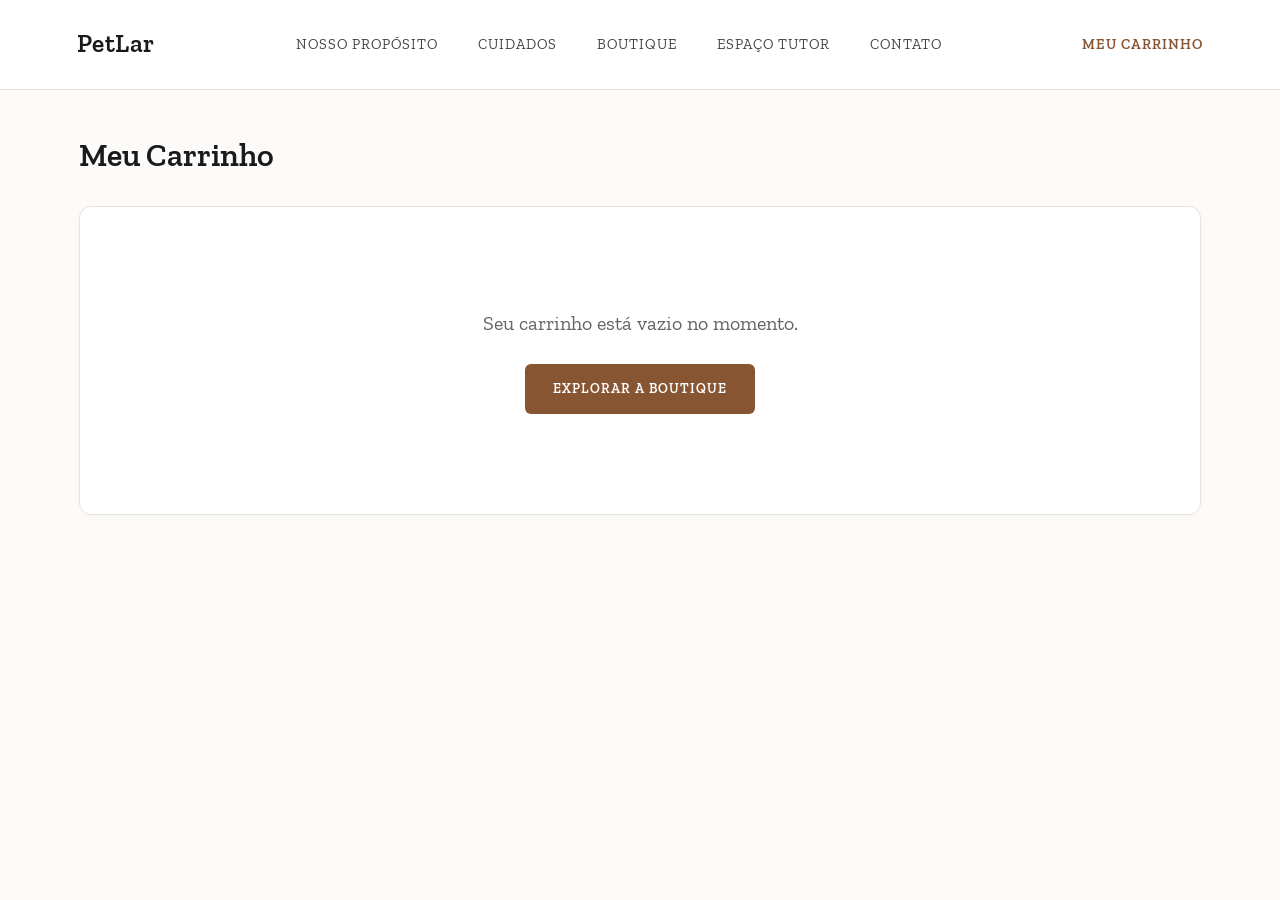
==== carrinho.html @ 1d036806 "Finalização do carrinho" ====
<!DOCTYPE html>
<html lang="pt-br">
<head>
    <meta charset="UTF-8">
    <meta name="viewport" content="width=device-width, initial-scale=1.0">
    <title>Carrinho de Compras | PetLar Sanctuary</title>
    <link rel="icon" type="image/x-icon" href="Carrinho.png">
    <link rel="stylesheet" href="style.css">
    <link href="https://fonts.googleapis.com/css2?family=Zilla+Slab:wght@400;500;600;700&display=swap" rel="stylesheet">
    <style>
        :root {
            --bg-color: #fcfbf9;
            --text-color: #1a1a1a;
            --primary-color: #885533;
            --primary-hover: #6d3f27;
            --border-color: #e6e2dc;
            --card-bg: #ffffff;
            --accent-bg: #f9f7f4;
            --success-color: #2e7d32;
        }

        * {
            box-sizing: border-box;
            margin: 0;
            padding: 0;
        }

        body { 
            font-family: 'Zilla Slab', serif; 
            background: var(--bg-color); 
            color: var(--text-color); 
            line-height: 1.6;
        }

        /* Navbar */
        .navbar { 
            display: flex; 
            justify-content: space-between; 
            align-items: center; 
            padding: 1.5rem 6%; 
            border-bottom: 1px solid var(--border-color); 
            background-color: var(--card-bg); 
            position: sticky;
            top: 0;
            z-index: 1000;
        }
        .logo a { 
            font-size: 1.6rem; 
            font-weight: 600; 
            text-decoration: none; 
            color: var(--text-color); 
            letter-spacing: 0.5px;
        }
        .menu-links { 
            display: flex; 
            gap: 2.5rem; 
        }
        .menu-links a { 
            text-decoration: none; 
            color: #444; 
            font-size: 0.9rem; 
            text-transform: uppercase; 
            letter-spacing: 1px; 
            transition: color 0.3s ease;
        }
        .menu-links a:hover { 
            color: var(--primary-color); 
        }
        .cart-link { 
            text-decoration: none; 
            color: var(--primary-color); 
            font-size: 0.9rem; 
            font-weight: 600; 
            text-transform: uppercase; 
            letter-spacing: 1px; 
        }

        /* Container Principal */
        .container { 
            width: 90%; 
            max-width: 1200px; 
            margin: 40px auto; 
            padding: 0 15px; 
        }

        h1 {
            font-size: 2rem;
            font-weight: 600;
            margin-bottom: 25px;
            color: var(--text-color);
        }

        /* Carrinho Vazio */
        .carrinho-vazio { 
            text-align: center; 
            padding: 100px 20px; 
            background: var(--card-bg);
            border-radius: 12px;
            border: 1px solid var(--border-color);
            box-shadow: 0 4px 12px rgba(0,0,0,0.02);
        }
        .carrinho-vazio p { 
            font-size: 1.25rem; 
            color: #666; 
            margin-bottom: 25px; 
        }
        .carrinho-vazio a {
            display: inline-block;
            padding: 14px 28px;
            background: var(--primary-color);
            color: #fff;
            text-decoration: none;
            border-radius: 6px;
            text-transform: uppercase;
            font-size: 0.85rem;
            letter-spacing: 1px;
            transition: background 0.3s;
            font-weight: 600;
        }
        .carrinho-vazio a:hover { background: var(--primary-hover); }

        /* Grid do Carrinho Layout */
        .carrinho-layout {
            display: grid;
            grid-template-columns: 1fr 400px;
            gap: 35px;
            align-items: start;
        }

        .coluna-principal {
            display: flex;
            flex-direction: column;
            gap: 25px;
        }

        .card-secao {
            background: var(--card-bg);
            padding: 25px;
            border-radius: 12px;
            border: 1px solid var(--border-color);
            box-shadow: 0 2px 8px rgba(0,0,0,0.02);
        }

        .card-secao h3 {
            font-size: 1.15rem;
            margin-bottom: 20px;
            font-weight: 600;
            display: flex;
            align-items: center;
            gap: 10px;
            color: var(--text-color);
        }

        /* Banner Assinatura Recorrente */
        .banner-assinatura {
            background: linear-gradient(135deg, #f7f1eb 0%, #ecdcd0 100%);
            border: 1px solid #d5c3b5;
            padding: 20px;
            border-radius: 12px;
            display: flex;
            justify-content: space-between;
            align-items: center;
            gap: 15px;
        }
        .banner-assinatura p {
            font-size: 0.95rem;
            color: #5c3a21;
            line-height: 1.4;
        }
        .banner-assinatura strong { color: var(--primary-color); }
        .btn-assinar {
            background: var(--primary-color);
            color: #fff;
            border: none;
            padding: 10px 18px;
            border-radius: 6px;
            font-size: 0.8rem;
            text-transform: uppercase;
            cursor: pointer;
            font-weight: 600;
            letter-spacing: 0.5px;
            white-space: nowrap;
            transition: background 0.3s;
        }
        .btn-assinar:hover { background: var(--primary-hover); }

        /* Lista de Produtos com Imagens */
        .item-carrinho { 
            display: flex; 
            align-items: center; 
            padding: 20px 0; 
            border-bottom: 1px solid var(--border-color); 
            gap: 20px;
        }
        .item-carrinho:last-child { border-bottom: none; }

        .produto-img {
            width: 85px;
            height: 85px;
            object-fit: cover;
            border-radius: 8px;
            border: 1px solid var(--border-color);
            background: var(--accent-bg);
        }

        .info-produto { flex: 1; }
        .info-produto h4 { margin: 0 0 6px 0; font-size: 1.05rem; font-weight: 600; }
        .preco-unitario { color: #777; font-size: 0.9rem; }

        .acoes-item {
            display: flex;
            align-items: center;
            gap: 25px;
        }
        .controles { display: flex; align-items: center; gap: 10px; }
        .quantidade-input { 
            width: 55px; 
            padding: 8px; 
            border: 1px solid var(--border-color); 
            border-radius: 6px;
            text-align: center; 
            font-family: inherit;
            background: var(--bg-color);
            font-size: 0.95rem;
        }
        .btn-remover { 
            background: transparent; 
            color: #d9534f; 
            border: none; 
            cursor: pointer; 
            font-size: 0.85rem; 
            text-decoration: underline; 
            font-weight: 500;
        }
        .btn-remover:hover { color: #b52b27; }
        .subtotal { color: var(--text-color); font-weight: 600; font-size: 1.05rem; min-width: 90px; text-align: right; }

        /* Frete e Retirada */
        .frete-box {
            display: flex;
            gap: 12px;
            margin-bottom: 15px;
        }
        .frete-box input {
            flex: 1;
            padding: 12px;
            border: 1px solid var(--border-color);
            border-radius: 6px;
            font-family: inherit;
            background: var(--bg-color);
            font-size: 0.95rem;
        }
        .btn-calcular {
            padding: 12px 20px;
            background: #222;
            color: #fff;
            border: none;
            border-radius: 6px;
            cursor: pointer;
            font-size: 0.85rem;
            text-transform: uppercase;
            font-weight: 600;
            letter-spacing: 0.5px;
            transition: background 0.3s;
        }
        .btn-calcular:hover { background: #444; }

        .opcoes-entrega {
            display: flex;
            flex-direction: column;
            gap: 12px;
            margin-top: 15px;
        }
        .opcao-radio {
            display: flex;
            align-items: center;
            justify-content: space-between;
            padding: 14px 16px;
            border: 1px solid var(--border-color);
            border-radius: 8px;
            cursor: pointer;
            transition: all 0.2s;
            font-size: 0.95rem;
        }
        .opcao-radio:hover { border-color: var(--primary-color); background: var(--accent-bg); }
        .opcao-radio input { accent-color: var(--primary-color); transform: scale(1.1); }

        /* Formas de Pagamento Cards */
        .grid-pagamento {
            display: grid;
            grid-template-columns: repeat(2, 1fr);
            gap: 12px;
            margin-top: 10px;
        }
        .card-pgto {
            border: 1px solid var(--border-color);
            padding: 12px;
            border-radius: 8px;
            background: var(--bg-color);
            font-size: 0.85rem;
            display: flex;
            flex-direction: column;
            gap: 4px;
        }
        .card-pgto strong { color: var(--text-color); font-size: 0.9rem; }

        /* Coluna Lateral: Resumo */
        .resumo-lateral {
            background: var(--card-bg);
            padding: 30px;
            border-radius: 12px;
            border: 1px solid var(--border-color);
            position: sticky;
            top: 100px;
            box-shadow: 0 4px 12px rgba(0,0,0,0.02);
        }
        .resumo-lateral h3 {
            font-size: 1.25rem;
            font-weight: 600;
            margin-bottom: 20px;
        }

        .cupom-container {
            display: flex;
            gap: 10px;
            margin-bottom: 25px;
        }
        .cupom-container input {
            flex: 1;
            padding: 10px;
            border: 1px solid var(--border-color);
            border-radius: 6px;
            font-size: 0.9rem;
            background: var(--bg-color);
        }
        .btn-cupom {
            padding: 10px 16px;
            background: transparent;
            color: var(--primary-color);
            border: 1px solid var(--primary-color);
            border-radius: 6px;
            cursor: pointer;
            font-weight: 600;
            font-size: 0.85rem;
            transition: all 0.3s;
        }
        .btn-cupom:hover { background: rgba(136, 85, 51, 0.08); }

        .linhas-valores {
            display: flex;
            flex-direction: column;
            gap: 12px;
            padding-bottom: 20px;
            border-bottom: 1px solid var(--border-color);
            font-size: 0.95rem;
            color: #555;
        }
        .linha-val {
            display: flex;
            justify-content: space-between;
        }
        .linha-val.frete-gratis {
            color: var(--success-color);
            font-weight: 600;
        }

        .total-geral {
            display: flex;
            justify-content: space-between;
            align-items: center;
            font-size: 1.3rem;
            font-weight: 700;
            color: var(--text-color);
            padding: 20px 0 5px 0;
        }
        .parcelamento-info {
            font-size: 0.85rem;
            color: #666;
            margin-bottom: 25px;
            text-align: right;
        }

        .btn-finalizar {
            width: 100%;
            padding: 16px;
            background: var(--primary-color);
            color: #fff;
            border: none;
            cursor: pointer;
            text-transform: uppercase;
            font-weight: 600;
            font-size: 0.95rem;
            letter-spacing: 1px;
            border-radius: 6px;
            text-align: center;
            transition: background 0.3s;
            box-shadow: 0 4px 10px rgba(136, 85, 51, 0.2);
        }
        .btn-finalizar:hover { background: var(--primary-hover); }

        .acoes-secundarias {
            display: flex;
            justify-content: space-between;
            margin-top: 20px;
            font-size: 0.85rem;
        }
        .acoes-secundarias a {
            color: #666;
            text-decoration: underline;
            transition: color 0.2s;
        }
        .acoes-secundarias a:hover { color: var(--primary-color); }

        /* Responsividade */
        @media (max-width: 900px) {
            .carrinho-layout { grid-template-columns: 1fr; }
            .menu-links { display: none; }
            .resumo-lateral { position: static; }
            .grid-pagamento { grid-template-columns: 1fr; }
            .item-carrinho { flex-direction: column; align-items: flex-start; gap: 15px; }
            .acoes-item { width: 100%; justify-content: space-between; }
        }
    </style>
</head>
<body>
    <!-- NAVBAR -->
    <nav class="navbar">
        <div class="logo">
            <a href="index.html">PetLar</a>
        </div>
        <div class="menu-links">
            <a href="index.html#nosso-proposito">Nosso Propósito</a>
            <a href="index.html#cuidados">Cuidados</a>
            <a href="index.html#boutique">Boutique</a>
            <a href="index.html#tutor">Espaço Tutor</a>
            <a href="index.html#contato">Contato</a>
        </div>
        <div class="menu-action">
            <span class="cart-link">Meu Carrinho</span>
        </div>
    </nav>

    <!-- CONTEÚDO PRINCIPAL -->
    <div class="container">
        <h1>Meu Carrinho</h1>
        
        <!-- Carrinho Vazio -->
        <div id="carrinho-vazio" class="carrinho-vazio" style="display: none;">
            <p>Seu carrinho está vazio no momento.</p>
            <a href="index.html#boutique">Explorar a Boutique</a>
        </div>

        <!-- Conteúdo do Carrinho Preenchido -->
        <div id="carrinho-conteudo" class="carrinho-conteudo" style="display: none;">
            <div class="carrinho-layout">
                
                <div class="coluna-principal">
                    
                    <div class="card-secao">
                        <h3>Produtos no Carrinho</h3>
                        <div id="lista-produtos"></div>
                    </div>

                    <div class="banner-assinatura">
                        <div>
                            <p><strong>Clube de Assinaturas PetLar:</strong> Receba seus produtos favoritos automaticamente e ganhe <strong>10% de desconto + Frete Grátis</strong>.</p>
                        </div>
                        <button class="btn-assinar" onclick="alert('Funcionalidade de assinatura selecionada para este pedido!')">Assinar</button>
                    </div>

                    <div class="card-secao">
                        <h3>📍 Calcular Frete e Opções de Retirada</h3>
                        <div class="frete-box">
                            <input type="text" id="cep-input" placeholder="Digite seu CEP (Ex: 05508-000)" maxlength="9">
                            <button class="btn-calcular" onclick="calcularFrete()">Consultar</button>
                        </div>
                        <div class="opcoes-entrega" id="opcoes-entrega" style="display: none;">
                            <label class="opcao-radio">
                                <div>
                                    <input type="radio" name="tipo-entrega" checked onchange="atualizarFreteValor(0)">
                                    <strong>Retirar na Loja PetLar (Pinheiros)</strong> — Pronto em 45 min
                                </div>
                                <span style="color: var(--success-color); font-weight: bold;">Grátis</span>
                            </label>
                            <label class="opcao-radio">
                                <div>
                                    <input type="radio" name="tipo-entrega" onchange="atualizarFreteValor(15.90)">
                                    <strong>Entrega Padrão PetLar</strong> — 2 a 3 dias úteis
                                </div>
                                <span>R$ 15,90</span>
                            </label>
                            <label class="opcao-radio">
                                <div>
                                    <input type="radio" name="tipo-entrega" onchange="atualizarFreteValor(24.90)">
                                    <strong>Entrega Expressa PetLar Já</strong> — Hoje mesmo
                                </div>
                                <span>R$ 24,90</span>
                            </label>
                        </div>
                    </div>


        <!-- ESTILOS (CSS) -->
    <style>
        .grid-pagamento {
            display: grid;
            grid-template-columns: repeat(auto-fit, minmax(200px, 1fr));
            gap: 12px;
            margin-top: 10px;
        }

        .card-pgto-option {
            display: flex;
            align-items: center;
            gap: 10px;
            padding: 12px;
            border: 1px solid #ddd;
            border-radius: 6px;
            cursor: pointer;
            transition: all 0.2s ease;
            background-color: #fff;
        }

        /* Destaca a opção selecionada */
        .card-pgto-option:has(input:checked) {
            border-color: #c5a880;
            background-color: #fdfbf7;
            box-shadow: 0 2px 5px rgba(0,0,0,0.05);
        }

        .card-pgto-content {
            display: flex;
            flex-direction: column;
        }

        .card-pgto-content strong {
            font-size: 0.9rem;
            color: #2b2320;
        }

        .card-pgto-content span {
            font-size: 0.75rem;
            color: #666;
        }

        .painel-pgto input, .painel-pgto select {
            box-sizing: border-box;
        }
    </style>

    <!-- ESTRUTURA (HTML) -->
    <div class="card-secao">
        <h3>💳 Formas de Pagamento Aceitas</h3>
        <p style="font-size: 0.85rem; color: #666; margin-bottom: 12px;">Selecione a opção desejada para finalizar:</p>
        
        <!-- Opções de Pagamento -->
        <div class="grid-pagamento">
            <label class="card-pgto-option">
                <input type="radio" name="forma_pagamento" value="pix" onchange="alternarPagamento('pix')" checked>
                <div class="card-pgto-content">
                    <strong>⚡ PIX</strong>
                    <span>5% de desconto automático</span>
                </div>
            </label>

            <label class="card-pgto-option">
                <input type="radio" name="forma_pagamento" value="cartao" onchange="alternarPagamento('cartao')">
                <div class="card-pgto-content">
                    <strong>💳 Cartão de Crédito</strong>
                    <span>Até 6x sem juros</span>
                </div>
            </label>

            <label class="card-pgto-option">
                <input type="radio" name="forma_pagamento" value="boleto" onchange="alternarPagamento('boleto')">
                <div class="card-pgto-content">
                    <strong>📄 Boleto Bancário</strong>
                    <span>Vencimento em 1 dia útil</span>
                </div>
            </label>

            <label class="card-pgto-option">
                <input type="radio" name="forma_pagamento" value="carteiras" onchange="alternarPagamento('carteiras')">
                <div class="card-pgto-content">
                    <strong>📱 Carteiras Digitais</strong>
                    <span>Apple Pay / Google Pay</span>
                </div>
            </label>
        </div>

        <!-- Painéis Dinâmicos -->
        <div id="paineis-pagamento" style="margin-top: 20px; padding: 15px; border: 1px solid #e0e0e0; border-radius: 6px; background: #fafafa;">
            
    <!-- Painel PIX Atualizado -->
    <div id="painel-pix" class="painel-pgto" style="display: block; text-align: center;">
        <p style="font-size: 0.9rem; margin-bottom: 10px; color: #333;">Escaneie o QR Code ou copie a chave abaixo:</p>
        
        <!-- QR Code Gerado com a Nova Chave -->
        <img src="https://api.qrserver.com/v1/create-qr-code/?size=150x150&data=00020126330014BR.GOV.BCB.PIX0111488210228545204000053039865802BR5920Sophia%20Marques%20Zuini6009SAO%20PAULO62140510cPls3Yy0qa6304DF81" alt="QR Code PIX" style="margin-bottom: 10px; border: 1px solid #ddd; padding: 5px; background: #fff; border-radius: 4px;">
        
        <!-- Campo Copia e Cola -->
        <div style="display: flex; gap: 5px; max-width: 340px; margin: 0 auto;">
            <input type="text" value="00020126330014BR.GOV.BCB.PIX0111488210228545204000053039865802BR5920Sophia Marques Zuini6009SAO PAULO62140510cPls3Yy0qa6304DF81" id="chavePix" readonly style="width: 100%; font-size: 0.8rem; padding: 8px; border: 1px solid #ccc; border-radius: 4px;">
            <button type="button" onclick="copiarPix()" style="padding: 8px 12px; background: #2b2320; color: #fff; border: none; cursor: pointer; border-radius: 4px; font-weight: bold;">Copiar</button>
        </div>
    </div>

            <!-- Painel Cartão -->
            <div id="painel-cartao" class="painel-pgto" style="display: none;">
                <form style="display: flex; flex-direction: column; gap: 10px; max-width: 400px; margin: 0 auto;">
                    <input type="text" placeholder="Número do Cartão" required style="width: 100%; padding: 10px; border: 1px solid #ccc; border-radius: 4px;">
                    <input type="text" placeholder="Nome impresso no cartão" required style="width: 100%; padding: 10px; border: 1px solid #ccc; border-radius: 4px;">
                    
                    <div style="display: flex; gap: 10px;">
                        <input type="text" placeholder="Validade (MM/AA)" style="width: 50%; padding: 10px; border: 1px solid #ccc; border-radius: 4px;">
                        <input type="text" placeholder="CVV" style="width: 50%; padding: 10px; border: 1px solid #ccc; border-radius: 4px;">
                    </div>

                    <select id="select-parcelas" style="width: 100%; padding: 10px; border: 1px solid #ccc; border-radius: 4px; background: #fff;">
                        <option value="1">1x sem juros</option>
                        <option value="2">2x sem juros</option>
                        <option value="3">3x sem juros</option>
                        <option value="4">4x sem juros</option>
                        <option value="5">5x sem juros</option>
                        <option value="6">6x sem juros</option>
                    </select>
                </form>
            </div>

            <!-- Painel Boleto -->
            <div id="painel-boleto" class="painel-pgto" style="display: none; text-align: center;">
                <p style="font-size: 0.9rem; color: #555;">O boleto será gerado e exibido na tela após a confirmação do pedido.</p>
                <span style="font-size: 0.8rem; color: #888;">Prazo de compensação: até 48 horas úteis.</span>
            </div>

            <!-- Painel Carteiras -->
            <div id="painel-carteiras" class="painel-pgto" style="display: none; text-align: center;">
                <p style="font-size: 0.9rem; margin-bottom: 12px; color: #333;">Escolha sua carteira para autenticar a compra:</p>
                <div style="display: flex; justify-content: center; gap: 10px;">
                    <button type="button" style="padding: 10px 20px; background: #000; color: #fff; border: none; border-radius: 4px; cursor: pointer; font-weight: bold;"> Apple Pay</button>
                    <button type="button" style="padding: 10px 20px; background: #4285F4; color: #fff; border: none; border-radius: 4px; cursor: pointer; font-weight: bold;">G Pay</button>
                </div>
            </div>

        </div>
    </div>

    <!-- LÓGICA (JAVASCRIPT) -->
    <script>
        function alternarPagamento(tipo) {
            // Oculta todos os painéis
            const paineis = document.querySelectorAll('.painel-pgto');
            paineis.forEach(painel => painel.style.display = 'none');

            // Exibe apenas o painel selecionado
            const painelAtivo = document.getElementById(`painel-${tipo}`);
            if (painelAtivo) {
                painelAtivo.style.display = 'block';
            }
        }

        function copiarPix() {
            const inputPix = document.getElementById("chavePix");
            inputPix.select();
            inputPix.setSelectionRange(0, 99999);
            navigator.clipboard.writeText(inputPix.value);
            alert("Código PIX copiado com sucesso!");
        }
    </script>

                </div>

                <div class="resumo-lateral">
                    <h3>Resumo do Pedido</h3>
                    
                    <div class="cupom-container">
                        <input type="text" id="cupom-input" placeholder="Cupom de desconto">
                        <button class="btn-cupom" onclick="aplicarCupom()">Aplicar</button>
                    </div>

                    <div class="linhas-valores">
                        <div class="linha-val">
                            <span>Subtotal</span>
                            <span>R$ <span id="subtotal-produtos">0.00</span></span>
                        </div>
                        <div class="linha-val">
                            <span>Frete / Retirada</span>
                            <span id="valor-frete-display">Grátis</span>
                        </div>
                        <div class="linha-val" id="desconto-linha" style="display: none; color: var(--success-color);">
                            <span>Desconto aplicado</span>
                            <span>- R$ <span id="valor-desconto">0.00</span></span>
                        </div>
                    </div>

                    <div class="total-geral">
                        <span>Total:</span>
                        <span>R$ <span id="total-preco">0.00</span></span>
                    </div>
                    <div class="parcelamento-info" id="info-parcelas">
                        Em até 6x de R$ 0,00 sem juros
                    </div>

                    <button class="btn-finalizar" onclick="finalizarPedido(event)">Finalizar Pedido</button>

                    <div class="acoes-secundarias">
                        <a href="index.html#boutique">← Continuar Comprando</a>
                        <a href="#" onclick="limparCarrinho(event)">Esvaziar carrinho</a>
                    </div>
                </div>

            </div>
        </div>
    </div>

    <!-- SCRIPT DE GERENCIAMENTO DO CARRINHO -->
    <script>
    let freteAtual = 0;
    let descontoAplicado = 0;

    window.addEventListener('DOMContentLoaded', carregarCarrinho);

    function obterCarrinho() {
        const carrinho = localStorage.getItem('petlarCarrinho');
        return carrinho ? JSON.parse(carrinho) : [];
    }

    function salvarCarrinho(carrinho) {
        localStorage.setItem('petlarCarrinho', JSON.stringify(carrinho));
    }

    function adicionarAoCarrinho(id, nome, preco, elementoBotao) {
        const numId = String(id).padStart(2, '0');
        let imagemSrc = (numId >= '01' && numId <= '08') ? `boutique_${numId}.jpg` : 'boutique_01.jpg';

        let carrinho = obterCarrinho();
        const index = carrinho.findIndex(p => String(p.id) === String(id));

        if (index > -1) {
            carrinho[index].quantidade += 1;
            carrinho[index].imagem = imagemSrc; 
        } else {
            carrinho.push({
                id: id,
                nome: nome,
                preco: preco,
                quantidade: 1,
                imagem: imagemSrc
            });
        }

        salvarCarrinho(carrinho);
        alert('Produto adicionado ao carrinho com sucesso!');
    }

    function carregarCarrinho() {
        const carrinho = obterCarrinho();
        const listaDiv = document.getElementById('lista-produtos');
        const carrinhoVazioDiv = document.getElementById('carrinho-vazio');
        const carrinhoConteudoDiv = document.getElementById('carrinho-conteudo');

        if (carrinho.length === 0) {
            carrinhoVazioDiv.style.display = 'block';
            carrinhoConteudoDiv.style.display = 'none';
            return;
        }

        carrinhoVazioDiv.style.display = 'none';
        carrinhoConteudoDiv.style.display = 'block';
        listaDiv.innerHTML = '';

        let subtotalProdutos = 0;
        carrinho.forEach(produto => {
            const subtotal = produto.preco * produto.quantidade;
            subtotalProdutos += subtotal;
            
            const numId = String(produto.id).padStart(2, '0');
            let imagemSrc = (numId >= '01' && numId <= '08') ? `boutique_${numId}.jpg` : (produto.imagem || 'boutique_01.jpg');

            const itemDiv = document.createElement('div');
            itemDiv.className = 'item-carrinho';
            itemDiv.innerHTML = `
                <img src="${imagemSrc}" alt="${produto.nome}" class="produto-img">
                <div class="info-produto">
                    <h4>${produto.nome}</h4>
                    <div class="preco-unitario">R$ ${produto.preco.toFixed(2)} cada</div>
                </div>
                <div class="acoes-item">
                    <div class="controles">
                        <input type="number" class="quantidade-input" value="${produto.quantidade}" min="1" oninput="atualizarQuantidade('${produto.id}', this.value)">
                        <button class="btn-remover" onclick="removerProduto('${produto.id}')">Remover</button>
                    </div>
                    <div class="subtotal">R$ ${subtotal.toFixed(2)}</div>
                </div>
            `;
            listaDiv.appendChild(itemDiv);
        });

        document.getElementById('subtotal-produtos').textContent = subtotalProdutos.toFixed(2);
        atualizarTotaisGerais(subtotalProdutos);
    }

    function calcularFrete() {
        const cep = document.getElementById('cep-input').value;
        if (cep.length < 8) {
            alert('Por favor, informe um CEP válido.');
            return;
        }
        document.getElementById('opcoes-entrega').style.display = 'flex';
        alert('Opções de entrega calculadas para sua região!');
    }

    function atualizarFreteValor(valor) {
        freteAtual = valor;
        const subtotalProdutos = obterCarrinho().reduce((acc, p) => acc + (p.preco * p.quantidade), 0);
        
        const freteDisplay = document.getElementById('valor-frete-display');
        if(valor === 0) {
            freteDisplay.textContent = 'Grátis';
            freteDisplay.parentElement.className = 'linha-val frete-gratis';
        } else {
            freteDisplay.textContent = 'R$ ' + valor.toFixed(2);
            freteDisplay.parentElement.className = 'linha-val';
        }
        atualizarTotaisGerais(subtotalProdutos);
    }

    function aplicarCupom() {
        const cupom = document.getElementById('cupom-input').value.trim().toUpperCase();
        const subtotalProdutos = obterCarrinho().reduce((acc, p) => acc + (p.preco * p.quantidade), 0);
        
        if (cupom === 'PETLAR10') {
            descontoAplicado = subtotalProdutos * 0.10;
            document.getElementById('desconto-linha').style.display = 'flex';
            document.getElementById('valor-desconto').textContent = descontoAplicado.toFixed(2);
            alert('Cupom de 10% aplicado com sucesso!');
        } else {
            alert('Cupom inválido ou expirado.');
            descontoAplicado = 0;
            document.getElementById('desconto-linha').style.display = 'none';
        }
        atualizarTotaisGerais(subtotalProdutos);
    }

    function atualizarTotaisGerais(subtotalProdutos) {
        let totalGeral = subtotalProdutos + freteAtual - descontoAplicado;
        if (totalGeral < 0) totalGeral = 0;

        document.getElementById('total-preco').textContent = totalGeral.toFixed(2);
        
        let valorParcela = totalGeral / 6;
        document.getElementById('info-parcelas').textContent = `Em até 6x de R$ ${valorParcela.toFixed(2)} sem juros`;
    }

    function removerProduto(id) {
        let carrinho = obterCarrinho();
        carrinho = carrinho.filter(p => String(p.id) !== String(id));
        salvarCarrinho(carrinho);
        carregarCarrinho();
    }

    function atualizarQuantidade(id, novaQuantidade) {
        const quantidade = parseInt(novaQuantidade) || 1;
        let carrinho = obterCarrinho();
        const produto = carrinho.find(p => String(p.id) === String(id));
        if (produto) {
            produto.quantidade = Math.max(1, quantidade);
            salvarCarrinho(carrinho);
            carregarCarrinho();
        }
    }

    function limparCarrinho(event) {
        event.preventDefault();
        if(confirm('Tem certeza de que deseja esvaziar seu carrinho?')) {
            localStorage.removeItem('petlarCarrinho');
            carregarCarrinho();
        }
    }

    function finalizarPedido(event) {
    event.preventDefault();
    
    const carrinho = obterCarrinho();

    if (carrinho.length === 0) {
        alert('Seu carrinho está vazio!');
        return;
    }

    const opcaoPagamento = document.querySelector('input[name="forma_pagamento"]:checked');
    const formaPagamentoTexto = opcaoPagamento ? opcaoPagamento.nextElementSibling.querySelector('strong').innerText : 'Não informada';

    const subtotalProdutos = carrinho.reduce((acc, p) => acc + (p.preco * p.quantidade), 0);
    let totalGeral = subtotalProdutos + freteAtual - descontoAplicado;
    if (totalGeral < 0) totalGeral = 0;

    const numeroPedido = Math.floor(100000 + Math.random() * 900000);

    localStorage.removeItem('petlarCarrinho');

    const carrinhoVazioDiv = document.getElementById('carrinho-vazio');
    const carrinhoConteudoDiv = document.getElementById('carrinho-conteudo');

    if (carrinhoConteudoDiv) {
        carrinhoConteudoDiv.style.display = 'none';
    }

    if (carrinhoVazioDiv) {
        carrinhoVazioDiv.innerHTML = `
            <div style="text-align: center; padding: 20px;">
                <span style="font-size: 48px;">🎉</span>
                <h2 style="color: #2b2320; margin: 10px 0; font-family: 'Times New Roman', serif; font-size: 28px;">Pedido Realizado com Sucesso!</h2>
                <p style="color: #666; font-size: 15px; margin-bottom: 20px;">Obrigado por comprar na PetLar. Seu pedido <strong>#${numeroPedido}</strong> já está sendo processado.</p>
                
                <div style="background: #fdfbf7; padding: 15px; border-radius: 6px; border: 1px solid #e8e2d8; max-width: 400px; margin: 0 auto 20px; text-align: left; font-size: 14px; color: #333;">
                    <p style="margin: 0 0 8px;"><strong>Status Atual:</strong> <span id="status-envio" style="color: #c5a880; font-weight: bold;">Pagamento Confirmado</span></p>
                    <p style="margin: 0 0 8px;"><strong>Forma de Pagamento:</strong> ${formaPagamentoTexto}</p>
                    <p style="margin: 0; color: #2b2320; font-size: 16px;"><strong>Total do Pedido:</strong> R$ ${totalGeral.toFixed(2)}</p>
                </div>

                <div id="painel-rastreio" style="display: none; background: #2b2320; color: #f4f0eb; padding: 15px; border-radius: 6px; max-width: 400px; margin: 0 auto 20px; font-size: 14px;">
                    <p style="margin: 0 0 5px; font-size: 11px; letter-spacing: 1px; color: #c5a880; text-transform: uppercase;">Atualização do Rastreameno</p>
                    <strong id="texto-status" style="font-size: 16px; display: block; margin-top: 5px;">📦 Pedido em separação</strong>
                </div>

                <div style="display: flex; gap: 10px; justify-content: center; flex-wrap: wrap;">
                    <button onclick="acompanharPedido()" style="background: #2b2320; color: #f4f0eb; border: none; padding: 12px 20px; border-radius: 4px; cursor: pointer; font-weight: 600; font-size: 13px; text-transform: uppercase;">
                        Acompanhar Pedido
                    </button>
                    <a href="index.html" style="background: #c5a880; color: #2b2320; text-decoration: none; padding: 12px 20px; border-radius: 4px; font-weight: 600; font-size: 13px; text-transform: uppercase; display: inline-block;">
                        Explorar a Boutique
                    </a>
                </div>
            </div>
        `;
        carrinhoVazioDiv.style.display = 'block';
    }
}

let etapaStatus = 0;
function acompanharPedido() {
    const listaStatus = [
        "📦 Pedido em separação no estoque",
        "🏷️ Pedido postado nos Correios/Transportadora",
        "🚚 Pedido a caminho do centro de distribuição",
        "🛵 Pedido em rota de entrega para seu endereço",
        "🏬 Pedido pronto para retirada / Entregue"
    ];

    const painelRastreio = document.getElementById('painel-rastreio');
    const textoStatus = document.getElementById('texto-status');
    const statusEnvio = document.getElementById('status-envio');

    painelRastreio.style.display = 'block';
    
    const statusAtual = listaStatus[etapaStatus];
    textoStatus.textContent = statusAtual;
    statusEnvio.textContent = statusAtual.replace(/^[^\s]+\s/, ''); // Atualiza o resumo acima

    etapaStatus = (etapaStatus + 1) % listaStatus.length;
}
</script>
</body>
</html>
---- style.css ----
@import url('https://fonts.googleapis.com/css2?family=Zilla+Slab:wght@300;400;500;600;700&display=swap');

/* CONFIGURAÇÕES GLOBAIS */
* {
    margin: 0;
    padding: 0;
    box-sizing: border-box;
}

body {
    font-family: 'Zilla Slab', Georgia, serif;
    background-color: #f4f3f0;
    color: #1a1a1a;
    line-height: 1.6;
}

.container {
    width: 85%;
    max-width: 1200px;
    margin: 0 auto;
}

/* NAVBAR */
.navbar {
    display: flex;
    justify-content: space-between;
    align-items: center;
    padding: 2rem 5%;
    border-bottom: 1px solid #e0e0e0;
    background-color: #fcfbf9;
    position: sticky;
    top: 0;
    z-index: 1000;
}

.logo {
    font-size: 1.4rem;
    font-weight: 600;
    letter-spacing: 0.5px;
}

.menu-links {
    display: flex;
    gap: 2rem;
}

.menu-links a {
    text-decoration: none;
    color: #333;
    font-size: 0.9rem;
    text-transform: uppercase;
    letter-spacing: 1px;
}

.menu-links a:hover {
    color: #885533;
}

html {
  scroll-behavior: smooth;
}

.logo a {
  text-decoration: none;
  display: inline-block;
}

.menu-action {
    display: flex;
    align-items: center;
    gap: 1.5rem;
}

.cart-link {
    text-decoration: none;
    color: #1a1a1a;
    font-size: 0.85rem;
    font-weight: 600;
    text-transform: uppercase;
    letter-spacing: 1px;
}

.cart-link:hover {
    color: #885533;
}

.btn-reservar {
    text-decoration: none;
    font-size: 0.85rem;
    font-weight: 600;
    text-transform: uppercase;
    letter-spacing: 1px;
    padding-bottom: 2px;
    border-bottom: 1px solid #1a1a1a;
    color: #1a1a1a;
}

/* HERO (CAPA) */
.hero {
    min-height: 80vh;
    display: flex;
    align-items: flex-end;
    padding: 6rem 5%;
    background: linear-gradient(135deg, #f5f5f4 0%, #edd8c7 100%);
    border-bottom: 1px solid #e0e0e0;
}

.hero-content h1 {
    font-size: clamp(2.5rem, 5vw, 4.5rem);
    max-width: 800px;
    font-weight: 400;
    line-height: 1.1;
    margin-top: 1rem;
}

.sub-tag, .tag {
    font-size: 0.75rem;
    text-transform: uppercase;
    letter-spacing: 2px;
    color: #666;
    display: block;
    margin-bottom: 0.5rem;
}

/* NOSSO PROPÓSITO */
.section-nosso-proposito {
    padding: 7rem 0;
}

.section-nosso-proposito h2 {
    font-size: clamp(2rem, 3.5vw, 3rem);
    max-width: 900px;
    margin: 1rem 0 4rem 0;
    font-weight: 400;
    line-height: 1.2;
}

.nosso-proposito-grid {
    display: grid;
    grid-template-columns: 1fr 1.2fr;
    gap: 5rem;
    align-items: start;
}

.lead-text {
    font-size: 1.15rem;
    color: #444;
    line-height: 1.8;
}

.nosso-proposito-stats {
    display: grid;
    grid-template-columns: 1fr 1fr;
    gap: 1.5rem; 
}

.stat-item {
    background: #fdfdfd; 
    border: 1px solid #eaeaea; 
    padding: 2rem;
    border-radius: 12px; 
    transition: transform 0.2s ease, box-shadow 0.2s ease;
}

.stat-item:hover {
    transform: translateY(-3px);
    box-shadow: 0 10px 25px rgba(0, 0, 0, 0.04);
}

.stat-item .num {
    font-size: 0.85rem;
    font-weight: 600;
    color: #888;
}

.stat-item h4 {
    font-size: 1.05rem;
    margin: 0.5rem 0;
    font-weight: 600;
}

.stat-item p {
    font-size: 0.9rem;
    color: #666;
    margin: 0;
}

/* CUIDADOS, LOJA & ESPAÇO TUTOR */
.section-cuidados {
    padding: 7rem 5%;
    background-color: #fcfbf9;
}

.section-cuidados h2 {
    font-size: clamp(2rem, 3.5vw, 3rem);
    margin: 1rem 0;
    font-weight: 400;
}

.section-desc {
    color: #666;
    margin-bottom: 4rem;
}

.atelier-gallery {
    display: grid;
    grid-template-columns: repeat(3, 1fr);
    gap: 2rem;
    align-items: stretch;
}

.gallery-card {
    background-color: #fff;
    padding: 1.5rem;
    border: 1px solid #e0e0e0;
    border-radius: 4px;
    display: flex;
    flex-direction: column;
}

.gallery-card img {
    width: 100%;
    height: 220px;
    object-fit: cover;
    margin-bottom: 1.5rem;
    border-radius: 4px;
}

.preco {
    font-size: 1rem;
    font-weight: 600;
    color: #885533;
    display: block;
    margin-bottom: 0.8rem;
}

.btn-add {
    display: block;
    width: 100%;
    padding: 0.8rem;
    background: #1a1a1a;
    color: #fff;
    border: 1px solid #1a1a1a;
    border-radius: 4px;
    cursor: pointer;
    text-align: center;
    font-size: 0.9rem;
    font-weight: 500;
    transition: background 0.3s;
}

.btn-add:hover {
    background: #333;
}


/* SEÇÃO ESPAÇO TUTOR */
#tutor.section-boutique {
    padding: 7rem 5%;
    background-color: #f4f0eb;
}

#tutor.section-boutique h2 {
    font-size: clamp(2rem, 3.5vw, 3rem);
    margin: 1rem 0 4rem 0;
    font-weight: 400;
}

.boutique-gallery {
    display: grid;
    grid-template-columns: repeat(3, 1fr);
    gap: 2rem;
    align-items: stretch;
}

.boutique-gallery .gallery-card {
    background-color: #fff;
    padding: 1.5rem;
    border: 1px solid #e0e0e0;
    border-radius: 4px;
    display: flex;
    flex-direction: column;
}

.boutique-gallery .gallery-card img {
    width: 100%;
    height: 220px;
    object-fit: cover;
    margin-bottom: 1.5rem;
    border-radius: 4px;
}

.boutique-gallery .gallery-card h3 {
    font-size: 1.2rem;
    margin-bottom: 0.5rem;
    font-weight: 600;
}

.boutique-gallery .gallery-card p {
    font-size: 0.9rem;
    color: #666;
    line-height: 1.5;
}

/* LIFESTYLE */
.section-lifestyle {
    padding: 7rem 5%;
    background-color: #fcfbf9;
}

.section-lifestyle h2 {
    font-size: clamp(2rem, 3.5vw, 3rem);
    margin: 1rem 0 4rem 0;
    font-weight: 400;
}

.lifestyle-split {
    display: grid;
    grid-template-columns: 2fr 1fr;
    gap: 4rem;
    align-items: center;
}

.grid-imgs {
    display: grid;
    grid-template-columns: repeat(3, 1fr);
    gap: 1.5rem;
}

.grid-imgs img {
    width: 100%;
    height: 240px;
    object-fit: cover;
    border-radius: 4px;
}

.lifestyle-links {
    display: flex;
    flex-direction: column;
    gap: 1.5rem;
}

.link-row {
    display: flex;
    justify-content: space-between;
    align-items: center;
    padding-bottom: 1rem;
    border-bottom: 1px solid #dcd8d0;
    font-size: 0.9rem;
}

.link-row a {
    text-decoration: none;
    color: inherit;
    font-size: 1.2rem;
}

/* APLICATIVO E CARTÃO INTERATIVO (Atualizado) */
.section-app {
    padding: 7rem 5%;
    background-color: #fcfbf9;
}

.app-sub {
    color: #666;
    font-size: 1.1rem;
    margin-bottom: 3rem;
}

.interactive-card {
    background-color: #fcfbf9;
    border: 1px solid #dcd8d0;
    padding: 3rem;
    border-radius: 6px;
    display: flex;
    justify-content: space-between;
    align-items: center;
    gap: 2rem;
    flex-wrap: wrap;
}

.card-badge {
    font-size: 0.75rem;
    text-transform: uppercase;
    letter-spacing: 1.5px;
    color: #885533;
    font-weight: 600;
    display: block;
    margin-bottom: 0.5rem;
}

.card-info {
    flex: 1;
    min-width: 280px;
}

.card-info h3 {
    font-size: 1.8rem;
    font-weight: 500;
    margin-bottom: 0.8rem;
    color: #2c221e;
}

.card-info p {
    color: #666;
    font-size: 0.95rem;
    line-height: 1.6;
    margin-bottom: 1rem;
}

.quote {
    font-style: italic;
    color: #8c786d;
}

/* Container do Cartão 3D Integrado */
.card-scene-container {
    flex: 1;
    min-width: 280px;
    display: flex;
    flex-direction: column;
    align-items: center;
}

.flip-instruction {
    font-size: 12px;
    color: #8c786d;
    margin-bottom: 10px;
    font-weight: 600;
    text-transform: uppercase;
    letter-spacing: 0.5px;
}

.card-scene {
    width: 260px;
    height: 440px;
    perspective: 1000px;
    cursor: pointer;
}

.card-flip-element {
    width: 100%;
    height: 100%;
    position: relative;
    transform-style: preserve-3d;
    transition: transform 0.6s cubic-bezier(0.4, 0.2, 0.2, 1);
    box-shadow: 0 15px 35px rgba(0,0,0,0.15);
    border-radius: 16px;
}

.card-scene.flipped .card-flip-element {
    transform: rotateY(180deg);
}

/* Faces do Cartão */
.card-face {
    position: absolute;
    width: 100%;
    height: 100%;
    backface-visibility: hidden;
    border-radius: 16px;
    overflow: hidden;
    display: flex;
    flex-direction: column;
}

/* Frente do Cartão (Estilo idêntico à imagem enviada) */
.card-top-bg {
    background-color: #f3ece1;
    flex: 1.1;
    display: flex;
    align-items: center;
    justify-content: center;
    position: relative;
    padding: 20px;
}

.card-logo {
    width: 100%;
    max-width: 130px;
    height: auto;
    object-fit: contain;
}

.card-bottom-content {
    background-color: #211c19; /* Tom escuro igual ao cartão físico */
    flex: 1.1;
    display: flex;
    flex-direction: column;
    align-items: center;
    justify-content: space-around;
    padding: 20px;
    color: #fff;
}

.brand-title {
    font-size: 26px;
    font-weight: bold;
    color: #e6dfd5;
    letter-spacing: 1px;
}

.brand-divider {
    font-size: 14px;
    color: #c2b5a3;
    margin-top: -10px;
}

.card-icons-grid {
    display: grid;
    grid-template-columns: repeat(2, 1fr);
    gap: 12px;
    width: 100%;
    max-width: 150px;
}

.card-icon-btn {
    background-color: #fff;
    color: #211c19;
    width: 42px;
    height: 42px;
    border-radius: 50%;
    display: flex;
    align-items: center;
    justify-content: center;
    margin: 0 auto;
    font-size: 16px;
    transition: transform 0.2s, background-color 0.2s;
    text-decoration: none;
    box-shadow: 0 4px 10px rgba(0,0,0,0.2);
}

.card-icon-btn:hover {
    transform: scale(1.1);
    background-color: #f3ece1;
}

.card-action-pill {
    background-color: #fff;
    color: #211c19;
    font-size: 8.5px;
    font-weight: bold;
    padding: 5px 10px;
    border-radius: 20px;
    letter-spacing: 0.5px;
    text-align: center;
    box-shadow: 0 2px 5px rgba(0,0,0,0.1);
}

/* Verso do Cartão */
.card-face-back {
    background-color: #fff;
    color: #333;
    transform: rotateY(180deg);
    padding: 25px;
    justify-content: flex-start;
}

.card-back-title {
    font-size: 16px;
    font-weight: bold;
    color: #211c19;
    margin-bottom: 15px;
    border-bottom: 2px solid #f3ece1;
    padding-bottom: 8px;
}

.contact-item {
    margin-bottom: 12px;
}

.contact-item .label {
    display: block;
    font-size: 10px;
    font-weight: bold;
    color: #8c786d;
    text-transform: uppercase;
    margin-bottom: 2px;
}

.contact-item a, .contact-item p {
    font-size: 12px;
    color: #211c19;
    text-decoration: none;
    margin: 0;
}

.contact-item a:hover {
    color: #885533;
    text-decoration: underline;
}

/* FOOTER */
.footer {
    background-color: #2b2320;
    color: #f4f0eb;
    padding: 5rem 5%;
    border-top: 1px solid rgba(255, 255, 255, 0.1);
    font-family: sans-serif;
}

.footer-grid {
    display: grid;
    grid-template-columns: repeat(3, 1fr);
    gap: 3rem;
    max-width: 1200px;
    margin: 0 auto;
}

.footer-col h3, .footer-col h4 {
    margin-bottom: 1rem;
    font-size: 1rem;
    font-weight: 600;
    color: #f4f0eb;
    font-family: 'Times New Roman', Times, serif;
}

.footer-col p {
    font-size: 0.85rem;
    color: #b0a59f;
    margin-bottom: 0.5rem;
    line-height: 1.6;
}

/* RESPONSIVIDADE */
@media (max-width: 1024px) {
    .atelier-gallery {
        grid-template-columns: 1fr 1fr;
    }
    .lifestyle-split {
        grid-template-columns: 1fr;
    }
}

@media (max-width: 768px) {
    .menu-links {
        display: none;
    }
    
    .manifesto-grid, 
    .manifesto-stats, 
    .atelier-gallery, 
    .footer-grid,
    .interactive-card {
        grid-template-columns: 1fr;
        flex-direction: column;
    }

    .grid-imgs {
        grid-template-columns: 1fr;
    }
}


/* CARTÃO DIGITAL*/
.section-digital-card {
    background-color: var(--bg-main);
    padding: 100px 5%;
    color: var(--text-main);
    border-bottom: 1px solid var(--border-color);
}

.digital-card-wrapper {
    max-width: 1200px;
    margin: 0 auto;
    display: flex;
    justify-content: space-between;
    align-items: center;
    flex-wrap: wrap;
    gap: 60px;
}

.digital-card-info {
    flex: 1;
    min-width: 300px;
}

.digital-card-container {
    flex-shrink: 0;
    width: 340px;
}

.card-scene {
    width: 100%;
    height: 480px;
    perspective: 1000px;
    cursor: pointer;
}

.card-flip-element {
    width: 100%;
    height: 100%;
    position: relative;
    transform-style: preserve-3d;
    transition: transform 0.8s cubic-bezier(0.4, 0.2, 0.2, 1);
    box-shadow: 0 15px 35px rgba(0,0,0,0.08);
    border-radius: 4px;
}

.card-scene.flipped .card-flip-element {
    transform: rotateY(180deg);
}

.card-face {
    position: absolute;
    width: 100%;
    height: 100%;
    backface-visibility: hidden;
    background: #ffffff;
    display: flex;
    flex-direction: column;
    justify-content: space-between;
    padding: 40px 30px;
    box-sizing: border-box;
    border: 1px solid var(--border-color);
    border-radius: 4px;
}

.card-face-back {
    transform: rotateY(180deg);
    justify-content: flex-start;
}

.flip-instruction {
    text-align: center;
    font-size: 10px;
    letter-spacing: 2px;
    color: var(--accent-gold);
    text-transform: uppercase;
    margin-bottom: 15px;
    font-family: sans-serif;
}

.card-front-content {
    display: flex;
    flex-direction: column;
    align-items: center;
    justify-content: center;
    height: 100%;
    text-align: center;
}

.card-logo-box {
    width: 80px;
    height: 80px;
    background: #f0ece3;
    display: flex;
    align-items: center;
    justify-content: center;
    margin-bottom: 25px;
    border-radius: 2px;
    font-size: 24px;
}

.card-front-content h3 {
    font-size: 28px;
    font-weight: 400;
    margin-bottom: 8px;
    letter-spacing: -0.5px;
}

.card-front-content p.brand-sub {
    font-size: 10px;
    letter-spacing: 2px;
    color: var(--accent-gold);
    text-transform: uppercase;
    font-family: sans-serif;
    margin-bottom: 30px;
}

.card-front-content p.slogan {
    font-size: 14px;
    font-style: italic;
    color: #776;
}

.card-back-title {
    font-size: 11px;
    letter-spacing: 2px;
    color: var(--accent-gold);
    text-transform: uppercase;
    font-family: sans-serif;
    margin-bottom: 30px;
}

.contact-item {
    margin-bottom: 22px;
}

.contact-item span.label {
    display: block;
    font-size: 9px;
    letter-spacing: 1.5px;
    color: #887;
    text-transform: uppercase;
    font-family: sans-serif;
    margin-bottom: 4px;
}

.contact-item a, 
.contact-item p {
    font-size: 14px;
    color: var(--text-main);
    text-decoration: none;
    line-height: 1.4;
    font-family: sans-serif;
}

.contact-item a:hover {
    color: var(--accent-gold);
}
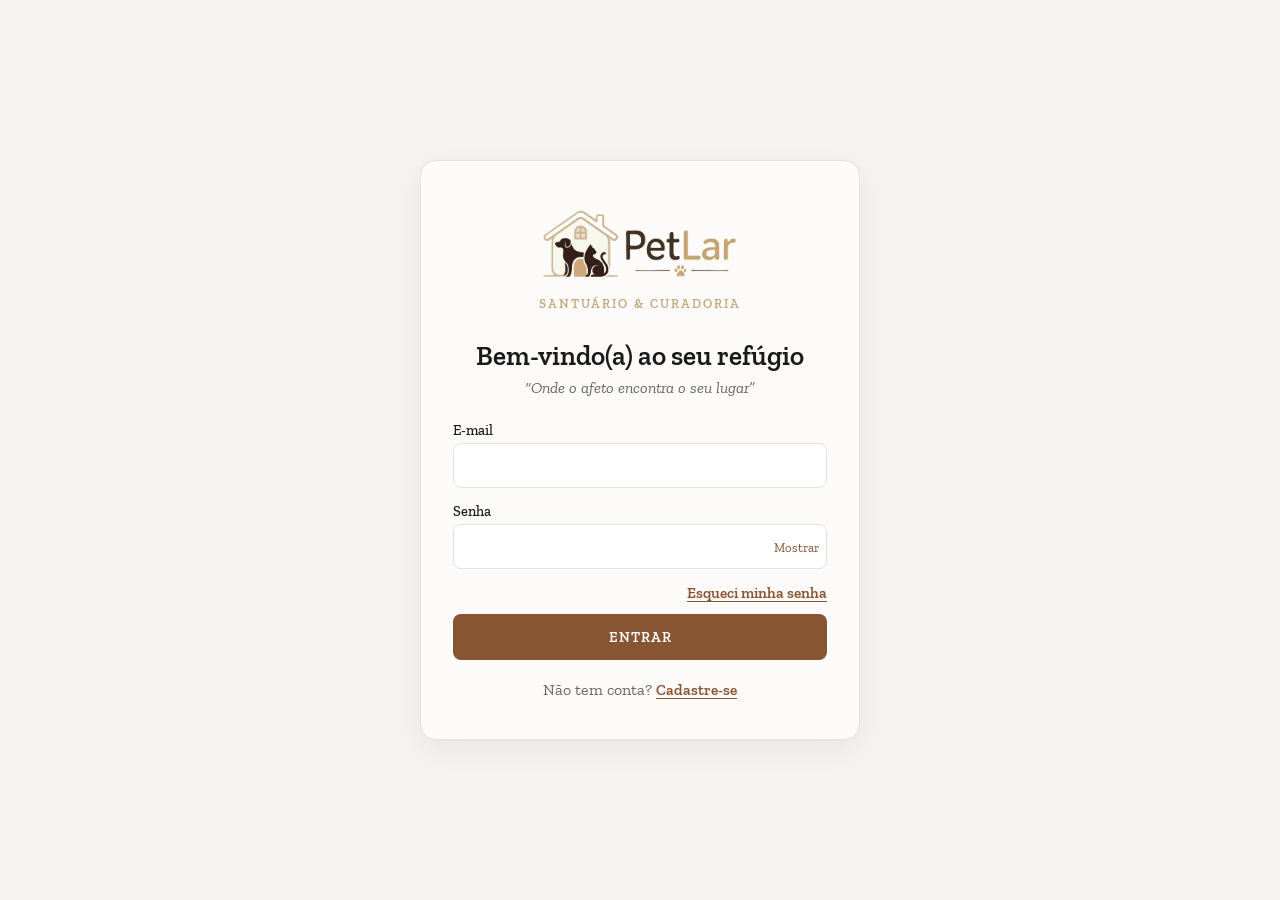
==== commit 54044f11: "Login e senha para acessar o site, igual ao app mobile Co-Authored-By: Claude Opus 5.5 <noreply@anth" ====
--- a/carrinho.html
+++ b/carrinho.html
@@ -6,6 +6,11 @@
     <title>Carrinho de Compras | PetLar Sanctuary</title>
     <link rel="icon" type="image/x-icon" href="Carrinho.png">
     <link rel="stylesheet" href="style.css">
+    <script src="auth.js"></script>
+    <script>
+        PetLarAuth.exigirLogin();
+        document.addEventListener('DOMContentLoaded', () => PetLarAuth.mostrarUsuario(document.querySelector('.menu-action')));
+    </script>
     <link href="https://fonts.googleapis.com/css2?family=Zilla+Slab:wght@400;500;600;700&display=swap" rel="stylesheet">
     <style>
         :root {
--- a/style.css
+++ b/style.css
@@ -808,4 +808,24 @@
 
 .contact-item a:hover {
     color: var(--accent-gold);
-}+}
+/* USUÁRIO LOGADO (auth.js) */
+.usuario-logado {
+    color: #666;
+    font-size: 0.85rem;
+    letter-spacing: 0.5px;
+}
+
+.btn-sair {
+    text-decoration: none;
+    color: #885533;
+    font-size: 0.85rem;
+    font-weight: 600;
+    text-transform: uppercase;
+    letter-spacing: 1px;
+    border-bottom: 1px solid #885533;
+}
+
+.btn-sair:hover {
+    color: #6d3f27;
+}
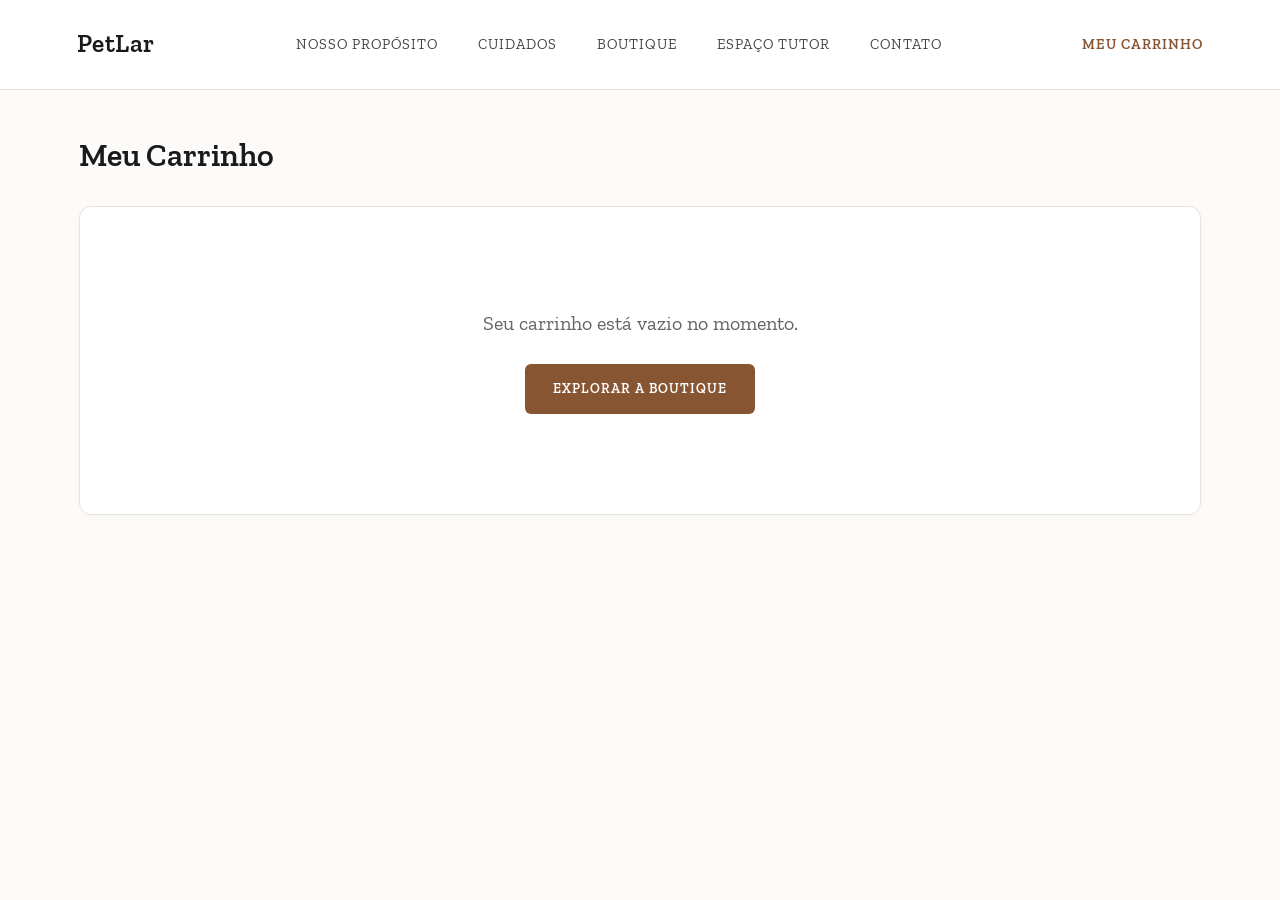
==== commit 363f83d7: "Login com Firebase: contas salvas online em qualquer navegador Co-Authored-By: Claude Opus 5.5 <nore" ====
--- a/carrinho.html
+++ b/carrinho.html
@@ -6,11 +6,12 @@
     <title>Carrinho de Compras | PetLar Sanctuary</title>
     <link rel="icon" type="image/x-icon" href="Carrinho.png">
     <link rel="stylesheet" href="style.css">
+    <script src="https://www.gstatic.com/firebasejs/12.19.0/firebase-app-compat.js"></script>
+    <script src="https://www.gstatic.com/firebasejs/12.19.0/firebase-auth-compat.js"></script>
+    <script src="https://www.gstatic.com/firebasejs/12.19.0/firebase-firestore-compat.js"></script>
+    <script src="firebase-config.js"></script>
     <script src="auth.js"></script>
-    <script>
-        PetLarAuth.exigirLogin();
-        document.addEventListener('DOMContentLoaded', () => PetLarAuth.mostrarUsuario(document.querySelector('.menu-action')));
-    </script>
+    <script>PetLarAuth.exigirLogin();</script>
     <link href="https://fonts.googleapis.com/css2?family=Zilla+Slab:wght@400;500;600;700&display=swap" rel="stylesheet">
     <style>
         :root {
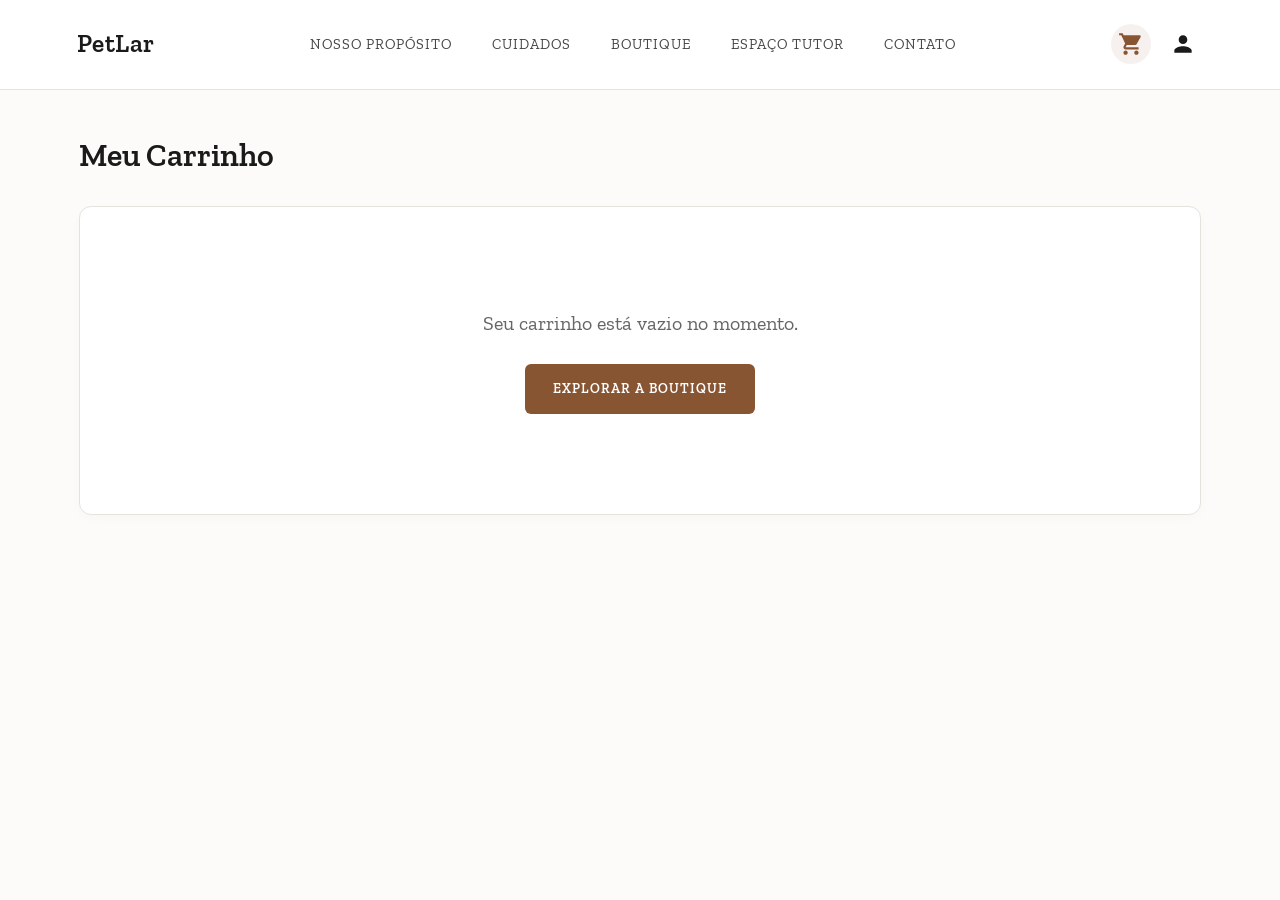
==== commit 048949e0: "Perfil do cliente e navbar com ícones, igual ao app mobile - Saudação "Olá, Nome" acima do título da" ====
--- a/carrinho.html
+++ b/carrinho.html
@@ -5,7 +5,7 @@
     <meta name="viewport" content="width=device-width, initial-scale=1.0">
     <title>Carrinho de Compras | PetLar Sanctuary</title>
     <link rel="icon" type="image/x-icon" href="Carrinho.png">
-    <link rel="stylesheet" href="style.css">
+    <link rel="stylesheet" href="style.css?v=3">
     <script src="https://www.gstatic.com/firebasejs/12.19.0/firebase-app-compat.js"></script>
     <script src="https://www.gstatic.com/firebasejs/12.19.0/firebase-auth-compat.js"></script>
     <script src="https://www.gstatic.com/firebasejs/12.19.0/firebase-firestore-compat.js"></script>
@@ -442,7 +442,12 @@
             <a href="index.html#contato">Contato</a>
         </div>
         <div class="menu-action">
-            <span class="cart-link">Meu Carrinho</span>
+            <a href="carrinho.html" class="icone-nav ativo" aria-label="Carrinho" title="Carrinho" aria-current="page">
+                <svg viewBox="0 0 24 24" aria-hidden="true"><path d="M7 18c-1.1 0-1.99.9-1.99 2S5.9 22 7 22s2-.9 2-2-.9-2-2-2zM1 2v2h2l3.6 7.59-1.35 2.45c-.16.28-.25.61-.25.96 0 1.1.9 2 2 2h12v-2H7.42c-.14 0-.25-.11-.25-.25l.03-.12.9-1.63h7.45c.75 0 1.41-.41 1.75-1.03l3.58-6.49A1.003 1.003 0 0 0 20 4H5.21l-.94-2H1zm16 16c-1.1 0-1.99.9-1.99 2s.89 2 1.99 2 2-.9 2-2-.9-2-2-2z"/></svg>
+            </a>
+            <a href="perfil.html" class="icone-nav" aria-label="Meu perfil" title="Meu perfil">
+                <svg viewBox="0 0 24 24" aria-hidden="true"><path d="M12 12c2.21 0 4-1.79 4-4s-1.79-4-4-4-4 1.79-4 4 1.79 4 4 4zm0 2c-2.67 0-8 1.34-8 4v2h16v-2c0-2.66-5.33-4-8-4z"/></svg>
+            </a>
         </div>
     </nav>
 
--- a/style.css
+++ b/style.css
@@ -809,23 +809,77 @@
 .contact-item a:hover {
     color: var(--accent-gold);
 }
-/* USUÁRIO LOGADO (auth.js) */
-.usuario-logado {
-    color: #666;
+/* ÍCONES DA NAVBAR (carrinho e perfil, igual ao app) */
+.icone-nav {
+    position: relative;
+    display: inline-flex;
+    align-items: center;
+    justify-content: center;
+    width: 40px;
+    height: 40px;
+    border-radius: 50%;
+    color: #1a1a1a;
+    transition: color 0.2s, background-color 0.2s;
+}
+
+.icone-nav svg {
+    width: 26px;
+    height: 26px;
+    fill: currentColor;
+}
+
+.icone-nav:hover,
+.icone-nav.ativo {
+    color: #885533;
+    background-color: rgba(136, 85, 51, 0.08);
+}
+
+.badge-carrinho {
+    position: absolute;
+    top: 2px;
+    right: 0;
+    min-width: 18px;
+    height: 18px;
+    padding: 0 5px;
+    border-radius: 9px;
+    background-color: #885533;
+    color: #fff;
+    font-family: sans-serif;
+    font-size: 11px;
+    font-weight: 600;
+    line-height: 18px;
+    text-align: center;
+}
+
+.badge-carrinho[hidden] {
+    display: none;
+}
+
+/* SAUDAÇÃO NA CAPA ("Olá, Nome", preenchida pelo auth.js) */
+.saudacao-hero {
+    display: block;
+    color: #f4f0eb;
     font-size: 0.85rem;
-    letter-spacing: 0.5px;
-}
-
-.btn-sair {
-    text-decoration: none;
-    color: #885533;
-    font-size: 0.85rem;
-    font-weight: 600;
-    text-transform: uppercase;
-    letter-spacing: 1px;
-    border-bottom: 1px solid #885533;
-}
-
-.btn-sair:hover {
-    color: #6d3f27;
-}
+    letter-spacing: 3px;
+    text-transform: uppercase;
+    text-shadow: 0 1px 4px rgba(0, 0, 0, 0.6);
+}
+
+.menu-action {
+    gap: 0.75rem;
+}
+
+/* QR CODE DO VERSO DO CARTÃO (abre o Linktree do PetLar) */
+.qr-container {
+    display: flex;
+    justify-content: center;
+    margin: 10px 0 15px;
+}
+
+.qr-image {
+    width: 160px;
+    max-width: 100%;
+    height: auto;
+    display: block;
+    image-rendering: pixelated;
+}
